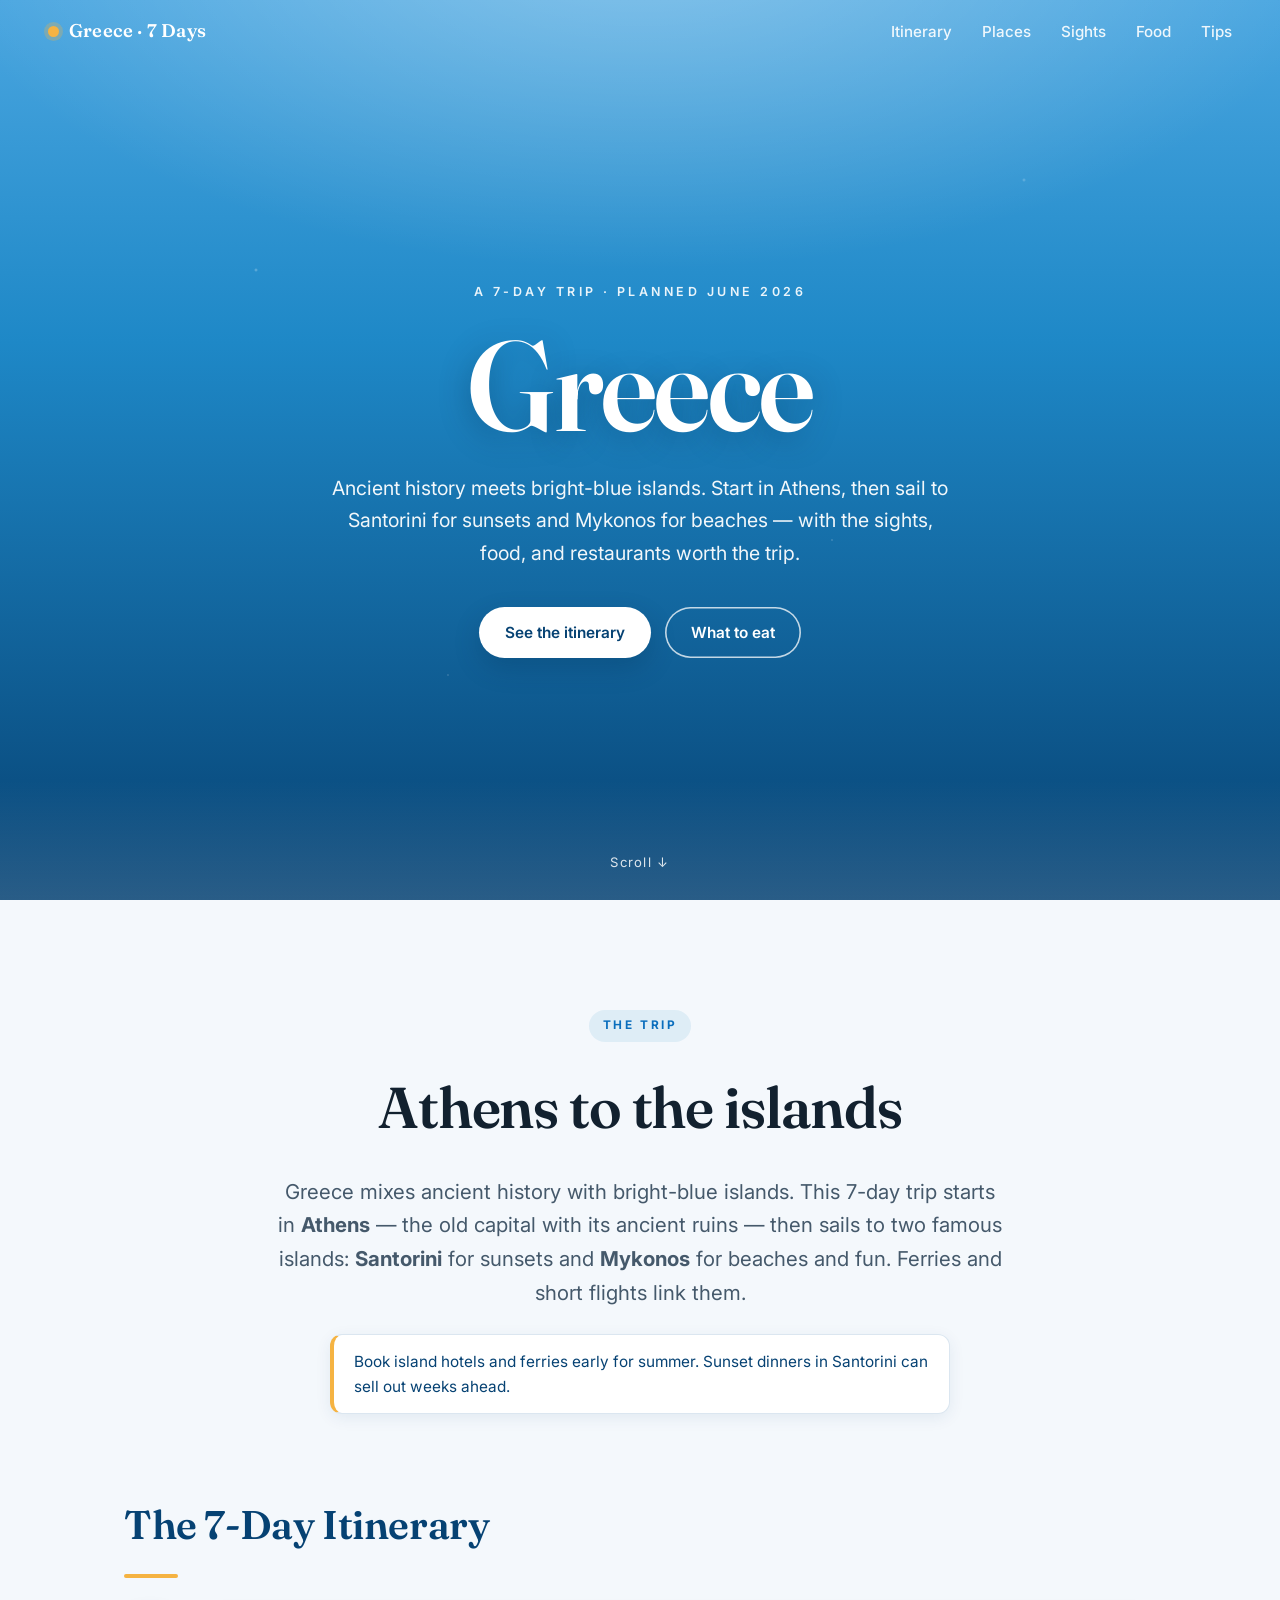
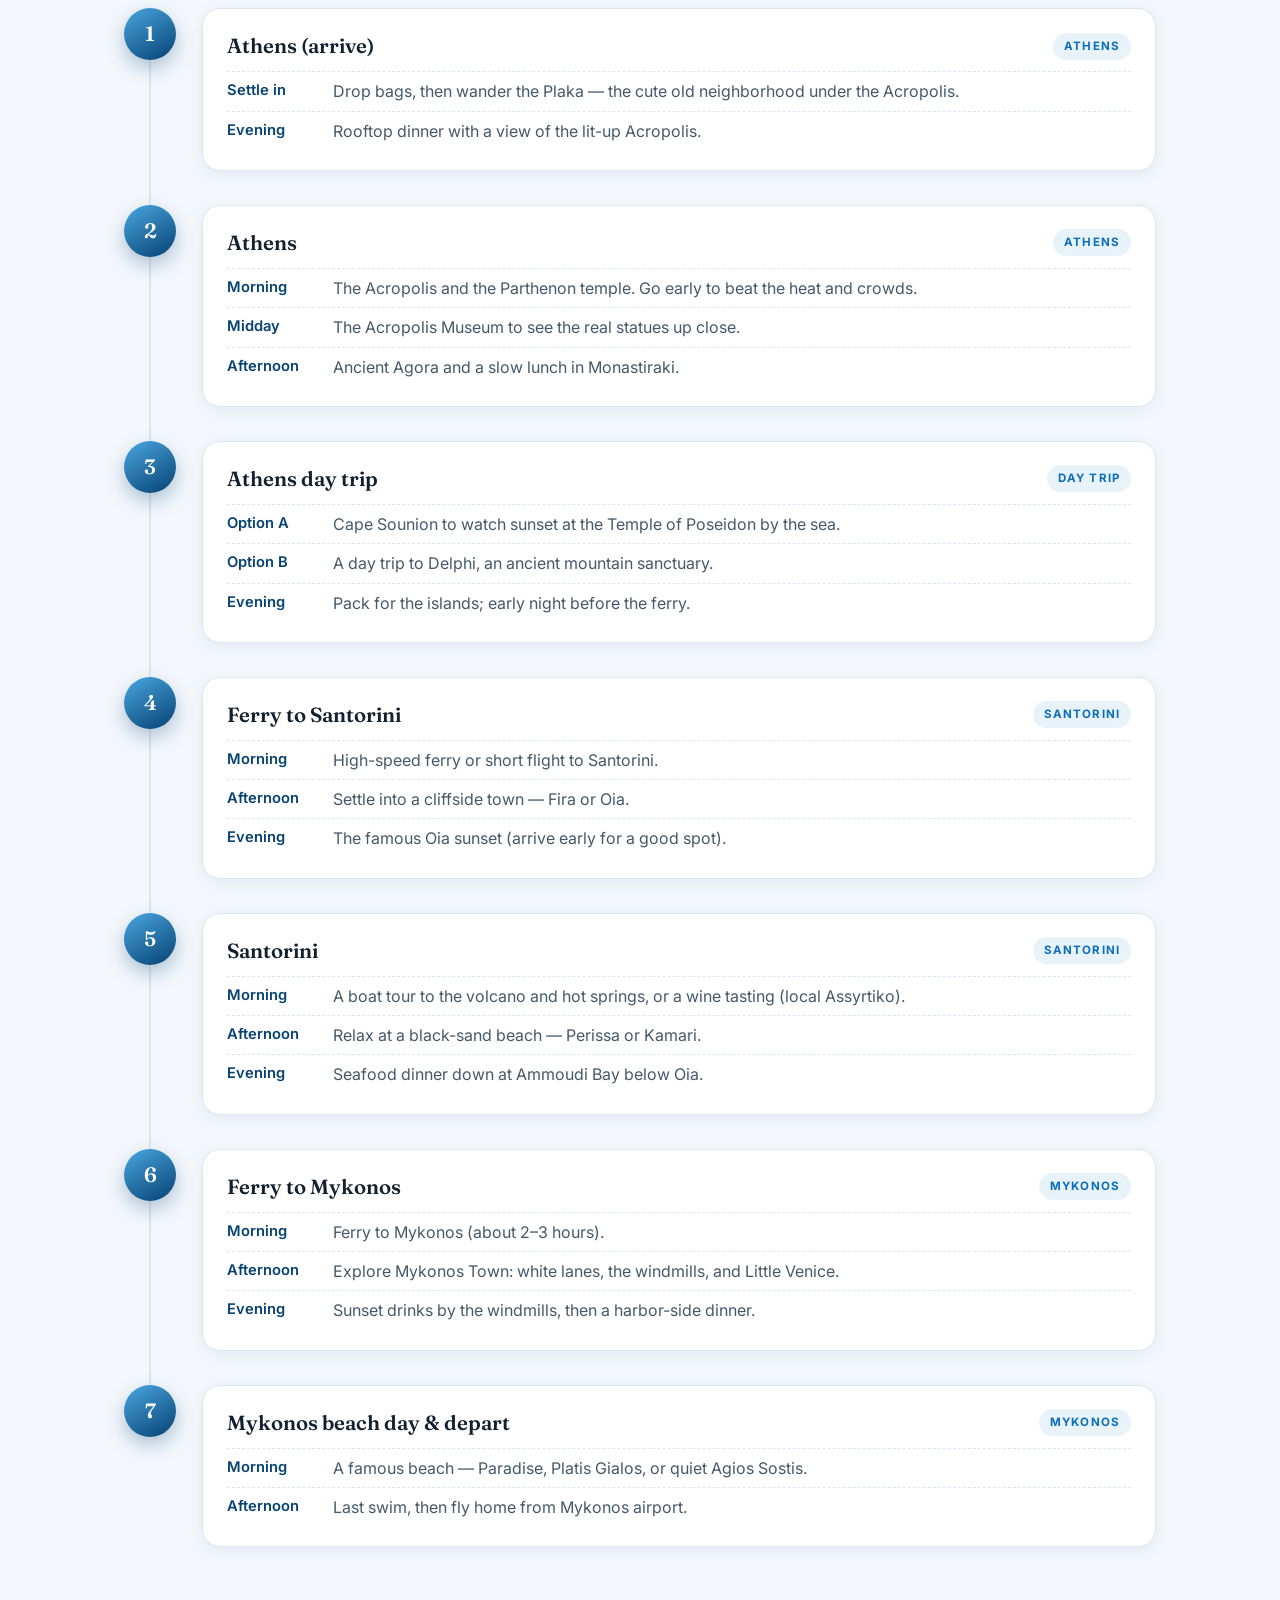
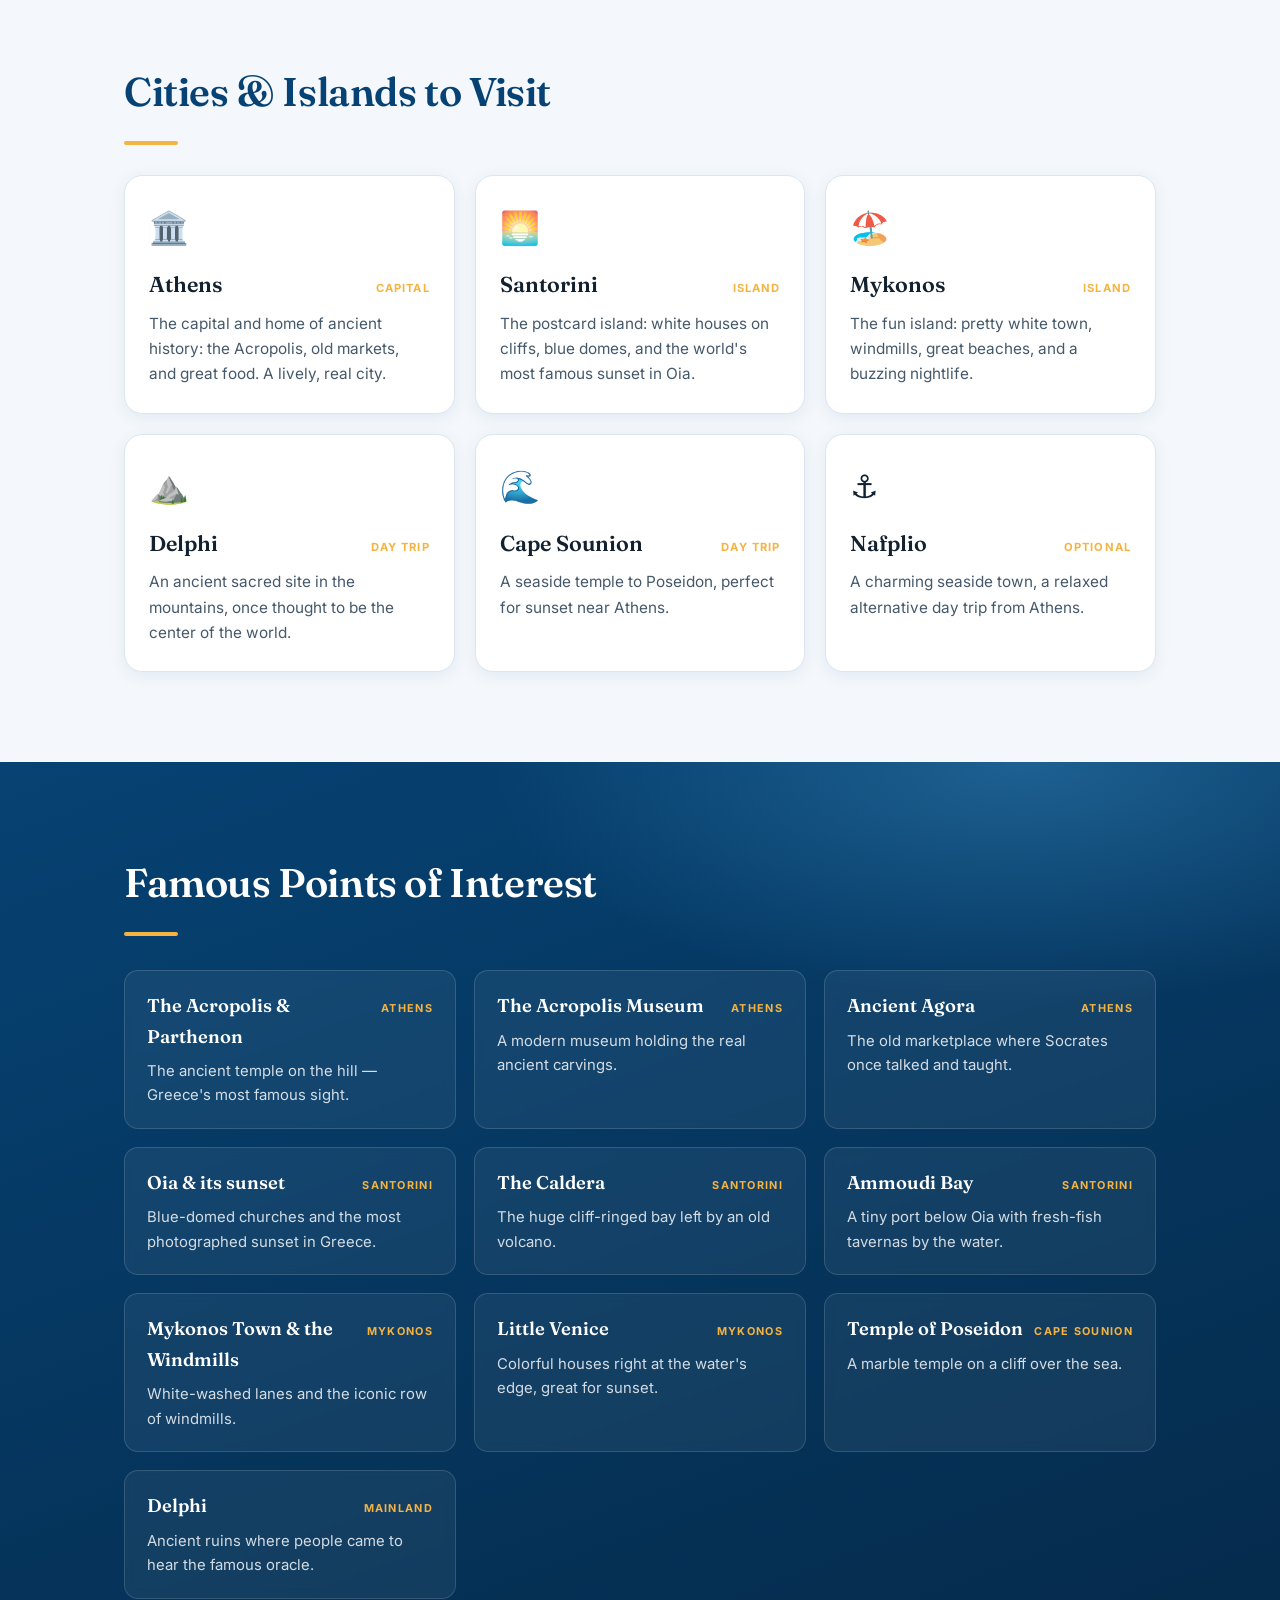
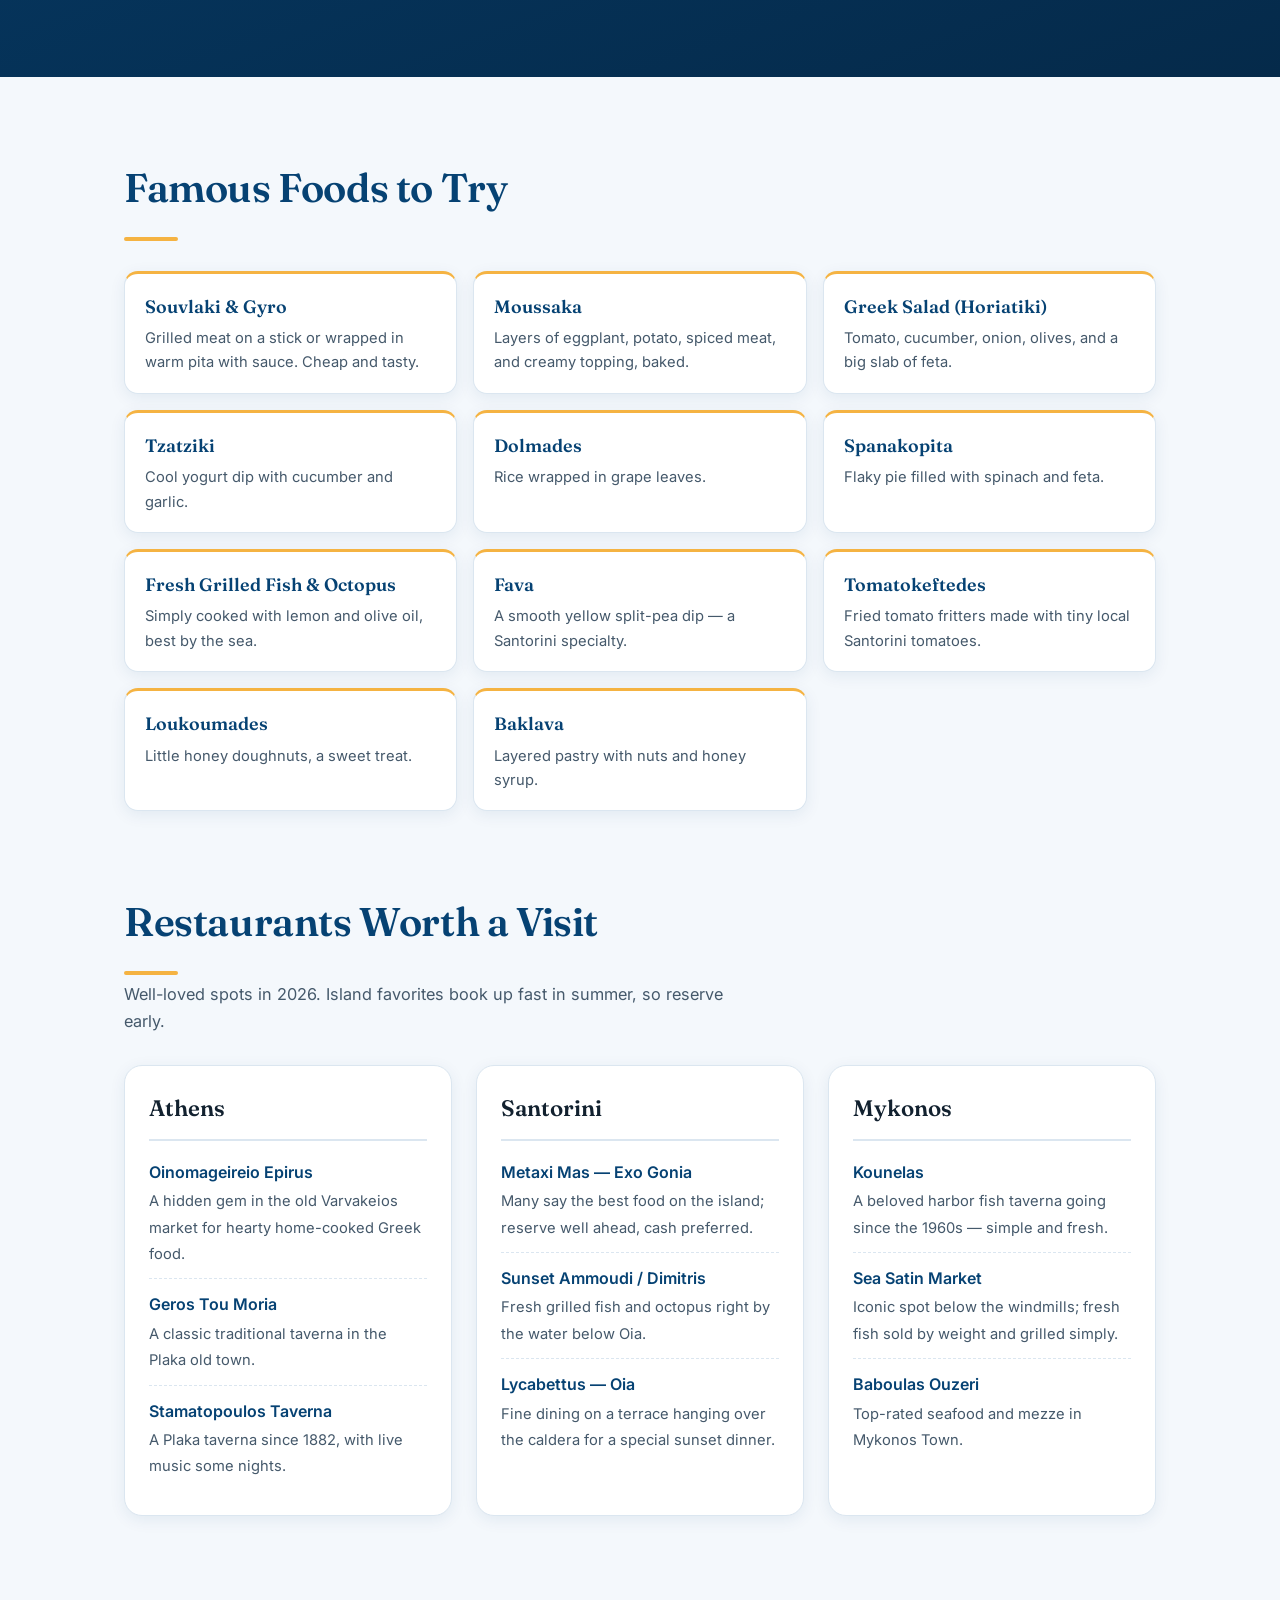
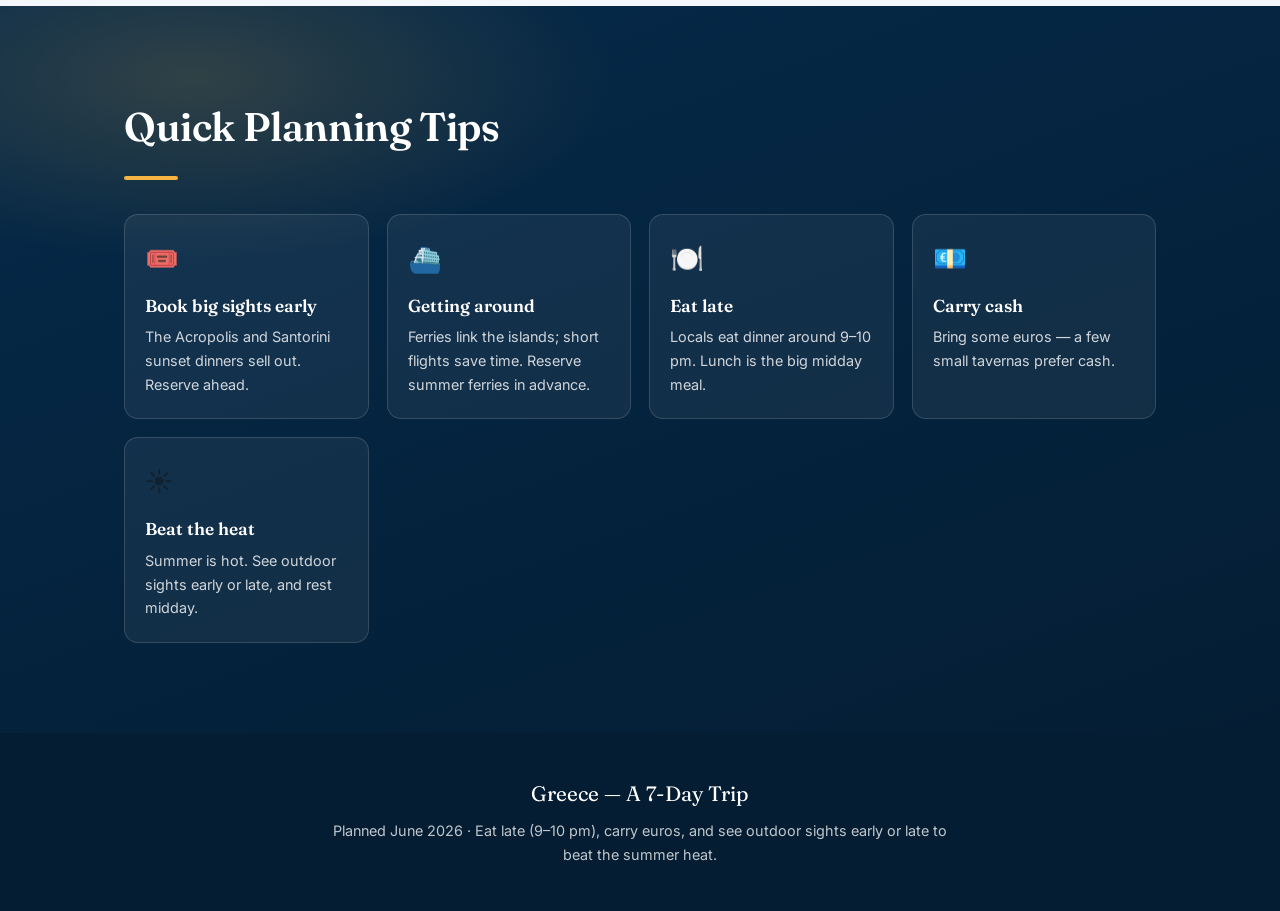
==== index.html @ 4fe00198 "greece" ====
<!DOCTYPE html>
<html lang="en">
<head>
<meta charset="UTF-8">
<meta name="viewport" content="width=device-width, initial-scale=1.0">
<title>Greece — A 7-Day Trip</title>
<meta name="description" content="A traveler's guide to a 7-day trip through Greece: Athens, Santorini, and Mykonos. Itinerary, famous sights, food, and restaurants.">
<link rel="preconnect" href="https://fonts.googleapis.com">
<link rel="preconnect" href="https://fonts.gstatic.com" crossorigin>
<link href="https://fonts.googleapis.com/css2?family=Fraunces:opsz,wght@9..144,400;9..144,500;9..144,600;9..144,700&family=Inter:wght@400;500;600;700&display=swap" rel="stylesheet">
<link rel="stylesheet" href="css/style.css">
</head>
<body>

<!-- ===================== NAV ===================== -->
<header class="nav" id="nav">
  <a class="nav__brand" href="#top">
    <span class="nav__dot"></span> Greece · 7 Days
  </a>
  <nav class="nav__links">
    <a href="#itinerary" data-scroll>Itinerary</a>
    <a href="#places" data-scroll>Places</a>
    <a href="#sights" data-scroll>Sights</a>
    <a href="#food" data-scroll>Food</a>
    <a href="#tips" data-scroll>Tips</a>
  </nav>
</header>

<!-- ===================== HERO ===================== -->
<section class="hero" id="top">
  <div class="hero__bg"></div>
  <div class="hero__inner">
    <p class="hero__eyebrow">A 7-Day Trip · Planned June 2026</p>
    <h1 class="hero__title">Greece</h1>
    <p class="hero__sub">Ancient history meets bright-blue islands. Start in Athens, then sail to Santorini for sunsets and Mykonos for beaches — with the sights, food, and restaurants worth the trip.</p>
    <div class="hero__cta">
      <a href="#itinerary" class="btn" data-scroll>See the itinerary</a>
      <a href="#food" class="btn btn--ghost" data-scroll>What to eat</a>
    </div>
  </div>
  <div class="hero__scroll">Scroll ↓</div>
</section>

<main>
<!-- ===================== INTRO ===================== -->
<section class="trip" id="intro">
  <div class="trip__intro container">
    <span class="trip__flag">The Trip</span>
    <h2 class="trip__name">Athens to the islands</h2>
    <p class="trip__lede">Greece mixes ancient history with bright-blue islands. This 7-day trip starts in <strong>Athens</strong> — the old capital with its ancient ruins — then sails to two famous islands: <strong>Santorini</strong> for sunsets and <strong>Mykonos</strong> for beaches and fun. Ferries and short flights link them.</p>
    <p class="trip__note">Book island hotels and ferries early for summer. Sunset dinners in Santorini can sell out weeks ahead.</p>
  </div>
</section>

<!-- ===================== ITINERARY ===================== -->
<section class="container" id="itinerary">
  <h3 class="sec-title">The 7-Day Itinerary</h3>
  <ol class="timeline" data-timeline></ol>
</section>

<!-- ===================== PLACES ===================== -->
<section class="container" id="places">
  <h3 class="sec-title">Cities &amp; Islands to Visit</h3>
  <div class="cards" data-cities></div>
</section>

<!-- ===================== SIGHTS ===================== -->
<section class="band" id="sights">
  <div class="container">
    <h3 class="sec-title sec-title--light">Famous Points of Interest</h3>
    <div class="poi" data-poi></div>
  </div>
</section>

<!-- ===================== FOOD ===================== -->
<section class="container" id="food">
  <h3 class="sec-title">Famous Foods to Try</h3>
  <div class="food" data-food></div>
</section>

<!-- ===================== RESTAURANTS ===================== -->
<section class="container" id="restaurants">
  <h3 class="sec-title">Restaurants Worth a Visit</h3>
  <p class="sec-sub">Well-loved spots in 2026. Island favorites book up fast in summer, so reserve early.</p>
  <div class="resto" data-resto></div>
</section>

<!-- ===================== TIPS ===================== -->
<section class="tips" id="tips">
  <div class="container">
    <h3 class="sec-title sec-title--light">Quick Planning Tips</h3>
    <div class="tips__grid" data-tips></div>
  </div>
</section>
</main>

<footer class="footer">
  <div class="container">
    <p class="footer__title">Greece — A 7-Day Trip</p>
    <p class="footer__meta">Planned June 2026 · Eat late (9–10 pm), carry euros, and see outdoor sights early or late to beat the summer heat.</p>
  </div>
</footer>

<script src="js/data.js"></script>
<script src="js/main.js"></script>
</body>
</html>
---- css/style.css ----
/* ===================== TOKENS ===================== */
:root {
  --sea:        #0a6ebd;
  --sea-deep:   #064273;
  --sea-dark:   #052a4a;
  --sky:        #4aa6e0;
  --aegean:     #1e88c7;
  --sun:        #f5b342;
  --white:      #ffffff;
  --paper:      #f4f8fc;
  --ink:        #12212f;
  --ink-soft:   #45596b;
  --line:       #dbe6f0;
  --shadow:     0 12px 40px rgba(6, 66, 115, 0.10);
  --shadow-sm:  0 4px 16px rgba(6, 66, 115, 0.08);
  --radius:     18px;
  --serif: "Fraunces", Georgia, serif;
  --sans: "Inter", system-ui, -apple-system, sans-serif;
}

* { box-sizing: border-box; margin: 0; padding: 0; }

html { scroll-behavior: smooth; }

body {
  font-family: var(--sans);
  color: var(--ink);
  background: var(--paper);
  line-height: 1.65;
  -webkit-font-smoothing: antialiased;
  overflow-x: hidden;
}

.container { max-width: 1080px; margin: 0 auto; padding: 0 24px; }

/* ===================== NAV ===================== */
.nav {
  position: fixed; top: 0; left: 0; right: 0; z-index: 50;
  display: flex; align-items: center; justify-content: space-between;
  padding: 16px clamp(20px, 5vw, 48px);
  transition: background .3s, box-shadow .3s, padding .3s;
}
.nav--solid {
  background: rgba(255, 255, 255, 0.88);
  backdrop-filter: blur(12px);
  box-shadow: 0 1px 0 var(--line);
  padding-top: 12px; padding-bottom: 12px;
}
.nav__brand {
  display: flex; align-items: center; gap: 10px;
  font-family: var(--serif); font-weight: 600; font-size: 1.15rem;
  color: var(--white); text-decoration: none; letter-spacing: .2px;
  transition: color .3s;
}
.nav--solid .nav__brand { color: var(--sea-deep); }
.nav__dot {
  width: 11px; height: 11px; border-radius: 50%;
  background: var(--sun); box-shadow: 0 0 0 4px rgba(245, 179, 66, .28);
}
.nav__links { display: flex; gap: clamp(14px, 3vw, 30px); }
.nav__links a {
  color: rgba(255, 255, 255, .9); text-decoration: none;
  font-weight: 500; font-size: .95rem; transition: color .3s;
}
.nav--solid .nav__links a { color: var(--ink-soft); }
.nav__links a:hover { color: var(--sun); }
.nav--solid .nav__links a:hover { color: var(--sea); }

/* ===================== HERO ===================== */
.hero {
  position: relative; min-height: 100vh;
  display: flex; flex-direction: column; justify-content: center; align-items: center;
  text-align: center; padding: 120px 24px 80px; overflow: hidden;
}
.hero__bg {
  position: absolute; inset: 0; z-index: 0;
  background:
    radial-gradient(1200px 600px at 50% -10%, rgba(255,255,255,.35), transparent 60%),
    linear-gradient(180deg, var(--sky) 0%, var(--aegean) 38%, var(--sea-deep) 100%);
}
.hero__bg::after {
  content: ""; position: absolute; inset: 0;
  background:
    radial-gradient(2px 2px at 20% 30%, rgba(255,255,255,.5), transparent),
    radial-gradient(2px 2px at 80% 20%, rgba(255,255,255,.4), transparent),
    radial-gradient(1.5px 1.5px at 65% 60%, rgba(255,255,255,.35), transparent),
    radial-gradient(1.5px 1.5px at 35% 75%, rgba(255,255,255,.3), transparent);
  opacity: .7;
}
/* white "island" horizon strip */
.hero__bg::before {
  content: ""; position: absolute; left: 0; right: 0; bottom: 0; height: 120px;
  background: linear-gradient(180deg, transparent, rgba(255,255,255,.14));
}
.hero__inner { position: relative; z-index: 2; max-width: 760px; }
.hero__eyebrow {
  text-transform: uppercase; letter-spacing: .28em; font-size: .78rem;
  font-weight: 600; color: rgba(255,255,255,.9); margin-bottom: 22px;
}
.hero__title {
  font-family: var(--serif); font-weight: 600;
  font-size: clamp(3.4rem, 12vw, 8rem); line-height: .95; color: var(--white);
  letter-spacing: -.02em; text-shadow: 0 6px 30px rgba(5, 42, 74, .35);
}
.hero__sub {
  margin: 26px auto 0; max-width: 620px;
  font-size: clamp(1.02rem, 2.2vw, 1.22rem); color: rgba(255,255,255,.94);
}
.hero__cta { margin-top: 38px; display: flex; gap: 14px; justify-content: center; flex-wrap: wrap; }
.hero__scroll {
  position: absolute; bottom: 26px; left: 50%; transform: translateX(-50%);
  z-index: 2; color: rgba(255,255,255,.85); font-size: .82rem; letter-spacing: .1em;
  animation: bob 2.4s ease-in-out infinite;
}
@keyframes bob { 0%,100% { transform: translate(-50%, 0); } 50% { transform: translate(-50%, 8px); } }

/* ===================== BUTTONS ===================== */
.btn {
  display: inline-block; padding: 13px 26px; border-radius: 999px;
  font-weight: 600; font-size: .96rem; text-decoration: none; cursor: pointer;
  background: var(--white); color: var(--sea-deep);
  box-shadow: 0 10px 26px rgba(5, 42, 74, .22); transition: transform .18s, box-shadow .18s;
}
.btn:hover { transform: translateY(-2px); box-shadow: 0 16px 32px rgba(5, 42, 74, .3); }
.btn--ghost {
  background: transparent; color: var(--white);
  box-shadow: inset 0 0 0 1.6px rgba(255,255,255,.75);
}
.btn--ghost:hover { background: rgba(255,255,255,.12); }

/* ===================== SECTION TITLES ===================== */
.sec-title {
  font-family: var(--serif); font-weight: 600;
  font-size: clamp(1.7rem, 4vw, 2.5rem); color: var(--sea-deep);
  letter-spacing: -.01em; margin: 0 0 6px;
  padding-top: 78px; scroll-margin-top: 80px;
}
.sec-title--light { color: var(--white); }
.sec-title::after {
  content: ""; display: block; width: 54px; height: 4px; border-radius: 4px;
  background: var(--sun); margin-top: 16px;
}
.sec-sub { color: var(--ink-soft); font-size: 1.02rem; margin: 0 0 8px; max-width: 620px; }
.sec-title--light + .sec-sub { color: rgba(255,255,255,.85); }

/* ===================== TRIP INTRO ===================== */
.trip { padding-top: 20px; }
.trip__intro { padding-top: 90px; text-align: center; max-width: 780px; }
.trip__flag {
  display: inline-block; text-transform: uppercase; letter-spacing: .22em;
  font-size: .74rem; font-weight: 700; color: var(--sea);
  background: rgba(30, 136, 199, .1); padding: 6px 14px; border-radius: 999px;
}
.trip__name {
  font-family: var(--serif); font-weight: 600; letter-spacing: -.02em;
  font-size: clamp(2.2rem, 6vw, 3.6rem); color: var(--ink); margin: 18px 0 20px;
}
.trip__lede { font-size: clamp(1.05rem, 2.4vw, 1.28rem); color: var(--ink-soft); }
.trip__note {
  margin: 24px auto 0; max-width: 620px; font-size: .96rem; color: var(--sea-deep);
  background: #fff; border: 1px solid var(--line); border-left: 4px solid var(--sun);
  padding: 14px 20px; border-radius: 12px; box-shadow: var(--shadow-sm); text-align: left;
}

/* ===================== TIMELINE ===================== */
.timeline { list-style: none; margin-top: 30px; position: relative; }
.tl__item { position: relative; display: flex; gap: 26px; padding-bottom: 34px; }
.tl__item::before {
  content: ""; position: absolute; left: 25px; top: 52px; bottom: -6px; width: 2px;
  background: linear-gradient(var(--line), var(--line));
}
.tl__item:last-child::before { display: none; }
.tl__marker { flex: 0 0 auto; }
.tl__num {
  display: flex; align-items: center; justify-content: center;
  width: 52px; height: 52px; border-radius: 50%;
  background: linear-gradient(150deg, var(--sky), var(--sea-deep));
  color: #fff; font-family: var(--serif); font-weight: 600; font-size: 1.3rem;
  box-shadow: 0 8px 20px rgba(6, 66, 115, .3); position: relative; z-index: 1;
}
.tl__body {
  flex: 1; background: #fff; border: 1px solid var(--line); border-radius: var(--radius);
  padding: 20px 24px; box-shadow: var(--shadow-sm);
}
.tl__head { display: flex; align-items: center; justify-content: space-between; gap: 12px; flex-wrap: wrap; margin-bottom: 8px; }
.tl__title { font-family: var(--serif); font-weight: 600; font-size: 1.28rem; color: var(--ink); }
.tl__tag {
  font-size: .72rem; font-weight: 700; text-transform: uppercase; letter-spacing: .1em;
  color: var(--sea); background: rgba(30,136,199,.1); padding: 4px 11px; border-radius: 999px;
}
.tl__row { display: flex; gap: 14px; padding: 6px 0; border-top: 1px dashed var(--line); }
.tl__row:first-of-type { border-top: none; }
.tl__when { flex: 0 0 92px; font-weight: 600; color: var(--sea-deep); font-size: .92rem; }
.tl__what { flex: 1; color: var(--ink-soft); }

/* ===================== CARDS (cities) ===================== */
.cards {
  margin-top: 30px; display: grid; gap: 20px;
  grid-template-columns: repeat(auto-fill, minmax(280px, 1fr));
}
.card {
  background: #fff; border: 1px solid var(--line); border-radius: var(--radius);
  padding: 26px 24px; box-shadow: var(--shadow-sm);
  transition: transform .2s, box-shadow .2s, border-color .2s;
}
.card:hover { transform: translateY(-4px); box-shadow: var(--shadow); border-color: #c7ddf0; }
.card__emoji { font-size: 2rem; margin-bottom: 12px; }
.card__head { display: flex; align-items: baseline; justify-content: space-between; gap: 10px; margin-bottom: 8px; }
.card__head h4 { font-family: var(--serif); font-weight: 600; font-size: 1.35rem; color: var(--ink); }
.card__kind {
  font-size: .7rem; font-weight: 700; text-transform: uppercase; letter-spacing: .1em;
  color: var(--sun); white-space: nowrap;
}
.card p { color: var(--ink-soft); font-size: .96rem; }

/* ===================== BAND (POI) ===================== */
.band {
  margin-top: 90px; padding: 10px 0 78px;
  background:
    radial-gradient(900px 400px at 80% 0%, rgba(74,166,224,.35), transparent 60%),
    linear-gradient(160deg, var(--sea-deep), var(--sea-dark));
  scroll-margin-top: 0;
}
.band .sec-title { color: #fff; }
.poi {
  margin-top: 34px; display: grid; gap: 18px;
  grid-template-columns: repeat(auto-fill, minmax(300px, 1fr));
}
.poi__item {
  background: rgba(255,255,255,.06); border: 1px solid rgba(255,255,255,.14);
  border-radius: 14px; padding: 20px 22px; backdrop-filter: blur(4px);
  transition: background .2s, transform .2s;
}
.poi__item:hover { background: rgba(255,255,255,.11); transform: translateY(-3px); }
.poi__top { display: flex; align-items: baseline; justify-content: space-between; gap: 10px; margin-bottom: 7px; }
.poi__top h4 { font-family: var(--serif); font-weight: 600; font-size: 1.15rem; color: #fff; }
.poi__place {
  font-size: .68rem; font-weight: 700; text-transform: uppercase; letter-spacing: .12em;
  color: var(--sun); white-space: nowrap;
}
.poi__item p { color: rgba(255,255,255,.82); font-size: .93rem; }

/* ===================== FOOD ===================== */
.food {
  margin-top: 30px; display: grid; gap: 16px;
  grid-template-columns: repeat(auto-fill, minmax(260px, 1fr));
}
.food__item {
  background: #fff; border: 1px solid var(--line); border-radius: 14px;
  padding: 18px 20px; box-shadow: var(--shadow-sm);
  border-top: 3px solid var(--sun); transition: transform .2s, box-shadow .2s;
}
.food__item:hover { transform: translateY(-3px); box-shadow: var(--shadow); }
.food__item h4 { font-family: var(--serif); font-weight: 600; font-size: 1.12rem; color: var(--sea-deep); margin-bottom: 5px; }
.food__item p { color: var(--ink-soft); font-size: .92rem; }

/* ===================== RESTAURANTS ===================== */
.resto {
  margin-top: 30px; display: grid; gap: 24px;
  grid-template-columns: repeat(auto-fit, minmax(300px, 1fr));
}
.resto__group {
  background: #fff; border: 1px solid var(--line); border-radius: var(--radius);
  padding: 24px; box-shadow: var(--shadow-sm);
}
.resto__city {
  font-family: var(--serif); font-weight: 600; font-size: 1.4rem; color: var(--ink);
  padding-bottom: 12px; margin-bottom: 6px; border-bottom: 2px solid var(--line);
}
.resto__list { list-style: none; }
.resto__row { padding: 12px 0; border-bottom: 1px dashed var(--line); }
.resto__row:last-child { border-bottom: none; }
.resto__name { display: block; font-weight: 600; color: var(--sea-deep); margin-bottom: 2px; }
.resto__text { color: var(--ink-soft); font-size: .92rem; }

/* ===================== TIPS ===================== */
.tips {
  margin-top: 90px; padding: 10px 0 90px;
  background:
    radial-gradient(700px 300px at 15% 10%, rgba(245,179,66,.18), transparent 60%),
    linear-gradient(160deg, var(--sea-dark), #041d33);
}
.tips__grid {
  margin-top: 34px; display: grid; gap: 18px;
  grid-template-columns: repeat(auto-fit, minmax(200px, 1fr));
}
.tip {
  background: rgba(255,255,255,.06); border: 1px solid rgba(255,255,255,.14);
  border-radius: 14px; padding: 22px 20px; transition: transform .2s, background .2s;
}
.tip:hover { transform: translateY(-3px); background: rgba(255,255,255,.1); }
.tip__icon { font-size: 1.7rem; display: block; margin-bottom: 10px; }
.tip h4 { font-family: var(--serif); font-weight: 600; font-size: 1.08rem; color: #fff; margin-bottom: 5px; }
.tip p { color: rgba(255,255,255,.8); font-size: .9rem; }

/* ===================== FOOTER ===================== */
.footer { background: #041d33; color: rgba(255,255,255,.75); padding: 44px 0; text-align: center; }
.footer__title { font-family: var(--serif); font-size: 1.3rem; color: #fff; margin-bottom: 8px; }
.footer__meta { font-size: .9rem; max-width: 620px; margin: 0 auto; }

/* ===================== REVEAL ===================== */
.reveal { opacity: 0; transform: translateY(22px); transition: opacity .6s ease, transform .6s ease; }
.reveal.in { opacity: 1; transform: none; }
@media (prefers-reduced-motion: reduce) {
  .reveal { opacity: 1; transform: none; transition: none; }
  .hero__scroll { animation: none; }
  html { scroll-behavior: auto; }
}

/* ===================== RESPONSIVE ===================== */
@media (max-width: 620px) {
  .nav__brand { font-size: 1rem; }
  .nav__links { gap: 14px; }
  .nav__links a { font-size: .86rem; }
  .tl__item { gap: 16px; }
  .tl__num { width: 44px; height: 44px; font-size: 1.1rem; }
  .tl__item::before { left: 21px; }
  .tl__when { flex-basis: 74px; }
}
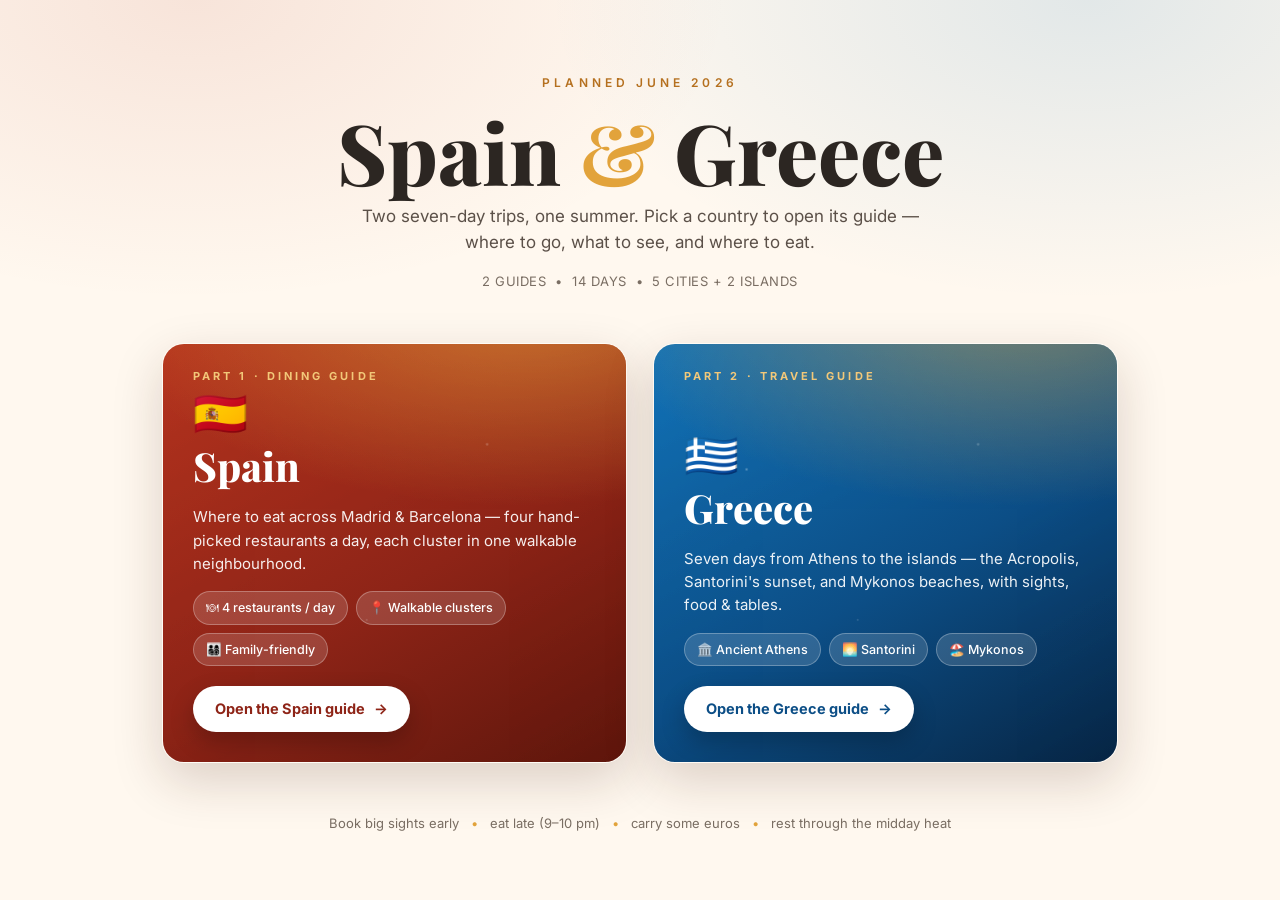
==== commit 2a1ad606: "combine" ====
--- a/index.html
+++ b/index.html
@@ -3,105 +3,128 @@
 <head>
 <meta charset="UTF-8">
 <meta name="viewport" content="width=device-width, initial-scale=1.0">
-<title>Greece — A 7-Day Trip</title>
-<meta name="description" content="A traveler's guide to a 7-day trip through Greece: Athens, Santorini, and Mykonos. Itinerary, famous sights, food, and restaurants.">
+<title>Spain &amp; Greece — Two 7-Day Trips</title>
+<meta name="description" content="Two 7-day travel guides: where to eat in Spain (Madrid & Barcelona) and 7 days in Greece (Athens, Santorini & Mykonos).">
 <link rel="preconnect" href="https://fonts.googleapis.com">
 <link rel="preconnect" href="https://fonts.gstatic.com" crossorigin>
-<link href="https://fonts.googleapis.com/css2?family=Fraunces:opsz,wght@9..144,400;9..144,500;9..144,600;9..144,700&family=Inter:wght@400;500;600;700&display=swap" rel="stylesheet">
-<link rel="stylesheet" href="css/style.css">
+<link href="https://fonts.googleapis.com/css2?family=Playfair+Display:wght@600;700;800&family=Inter:wght@400;500;600;700&display=swap" rel="stylesheet">
+<style>
+  :root{
+    --gold:#E2A33B; --gold-soft:#F2C879; --cream:#FFF8EF; --ink:#2C2622; --muted:#7A6E63;
+    --red:#B5341F; --red-deep:#8E2417;
+    --blue:#1273B8; --blue-deep:#0C4E86;
+  }
+  *{box-sizing:border-box;}
+  html,body{margin:0;padding:0;}
+  body{
+    font-family:'Inter',-apple-system,Segoe UI,Roboto,Helvetica,Arial,sans-serif;
+    color:var(--ink);
+    background:
+      radial-gradient(900px 500px at 15% 0%, rgba(181,52,31,.10), transparent 60%),
+      radial-gradient(900px 500px at 85% 0%, rgba(18,115,184,.12), transparent 60%),
+      var(--cream);
+    line-height:1.55; min-height:100vh;
+  }
+  h1,h2,h3,.serif{font-family:'Playfair Display',Georgia,serif;}
+  .wrap{max-width:1000px;margin:0 auto;padding:0 22px;}
+  a{text-decoration:none;color:inherit;}
+
+  .top{text-align:center;padding:74px 0 8px;}
+  .kicker{letter-spacing:.34em;text-transform:uppercase;font-size:12px;font-weight:600;color:#B5701F;}
+  .top h1{font-size:clamp(44px,9vw,84px);line-height:1;margin:16px 0 10px;font-weight:800;}
+  .top h1 .amp{color:var(--gold);font-weight:700;}
+  .top p{max-width:600px;margin:0 auto;color:#5b5048;font-size:17px;}
+  .meta{margin-top:16px;font-size:13px;letter-spacing:.04em;color:var(--muted);}
+
+  .grid{display:grid;grid-template-columns:1fr 1fr;gap:26px;padding:44px 0 30px;}
+  .trip{
+    position:relative;border-radius:22px;overflow:hidden;color:#fff;min-height:420px;
+    display:flex;flex-direction:column;justify-content:flex-end;
+    box-shadow:0 18px 50px rgba(60,30,15,.18);
+    transition:transform .25s ease, box-shadow .25s ease;
+    border:1px solid rgba(255,255,255,.35);
+  }
+  .trip:hover{transform:translateY(-6px);box-shadow:0 26px 60px rgba(60,30,15,.26);}
+  .trip .bg{position:absolute;inset:0;z-index:0;}
+  .spain .bg{background:
+    radial-gradient(700px 340px at 78% -10%, rgba(226,163,59,.6), transparent 60%),
+    linear-gradient(150deg, var(--red) 0%, var(--red-deep) 55%, #5E160C 100%);}
+  .greece .bg{background:
+    radial-gradient(700px 340px at 78% -10%, rgba(226,163,59,.5), transparent 60%),
+    linear-gradient(150deg, var(--blue) 0%, var(--blue-deep) 55%, #072544 100%);}
+  .trip .bg::after{content:"";position:absolute;inset:0;
+    background:radial-gradient(2px 2px at 20% 30%,rgba(255,255,255,.5),transparent),
+      radial-gradient(2px 2px at 70% 24%,rgba(255,255,255,.4),transparent),
+      radial-gradient(1.5px 1.5px at 44% 66%,rgba(255,255,255,.3),transparent);opacity:.6;}
+  .trip .inner{position:relative;z-index:2;padding:30px 30px 30px;}
+  .flag{font-size:44px;line-height:1;display:block;margin-bottom:auto;}
+  .trip .tag{position:absolute;top:24px;left:30px;z-index:2;
+    letter-spacing:.28em;text-transform:uppercase;font-size:11px;font-weight:700;color:var(--gold-soft);}
+  .trip h2{font-size:40px;margin:0 0 8px;font-weight:800;}
+  .trip .desc{color:rgba(255,255,255,.92);font-size:15px;max-width:420px;margin:0 0 16px;}
+  .plist{display:flex;flex-wrap:wrap;gap:8px;margin-bottom:20px;}
+  .plist span{background:rgba(255,255,255,.15);border:1px solid rgba(255,255,255,.28);
+    padding:6px 12px;border-radius:999px;font-size:12.5px;font-weight:500;}
+  .cta{display:inline-flex;align-items:center;gap:9px;background:#fff;color:#22303B;
+    font-weight:700;font-size:14.5px;padding:12px 22px;border-radius:999px;
+    box-shadow:0 10px 24px rgba(0,0,0,.22);align-self:flex-start;}
+  .spain .cta{color:var(--red-deep);} .greece .cta{color:var(--blue-deep);}
+  .cta .arw{transition:transform .2s;} .trip:hover .cta .arw{transform:translateX(4px);}
+
+  .foot{text-align:center;color:var(--muted);font-size:13px;padding:20px 0 54px;}
+  .foot .dot{color:var(--gold);margin:0 8px;}
+
+  @media (max-width:760px){
+    .grid{grid-template-columns:1fr;gap:22px;}
+    .trip{min-height:360px;}
+    .trip h2{font-size:32px;}
+  }
+</style>
 </head>
 <body>
 
-<!-- ===================== NAV ===================== -->
-<header class="nav" id="nav">
-  <a class="nav__brand" href="#top">
-    <span class="nav__dot"></span> Greece · 7 Days
-  </a>
-  <nav class="nav__links">
-    <a href="#itinerary" data-scroll>Itinerary</a>
-    <a href="#places" data-scroll>Places</a>
-    <a href="#sights" data-scroll>Sights</a>
-    <a href="#food" data-scroll>Food</a>
-    <a href="#tips" data-scroll>Tips</a>
-  </nav>
-</header>
+<div class="wrap">
 
-<!-- ===================== HERO ===================== -->
-<section class="hero" id="top">
-  <div class="hero__bg"></div>
-  <div class="hero__inner">
-    <p class="hero__eyebrow">A 7-Day Trip · Planned June 2026</p>
-    <h1 class="hero__title">Greece</h1>
-    <p class="hero__sub">Ancient history meets bright-blue islands. Start in Athens, then sail to Santorini for sunsets and Mykonos for beaches — with the sights, food, and restaurants worth the trip.</p>
-    <div class="hero__cta">
-      <a href="#itinerary" class="btn" data-scroll>See the itinerary</a>
-      <a href="#food" class="btn btn--ghost" data-scroll>What to eat</a>
-    </div>
+  <div class="top">
+    <div class="kicker">Planned June 2026</div>
+    <h1>Spain <span class="amp">&amp;</span> Greece</h1>
+    <p>Two seven-day trips, one summer. Pick a country to open its guide — where to go, what to see, and where to eat.</p>
+    <div class="meta">2 GUIDES &nbsp;•&nbsp; 14 DAYS &nbsp;•&nbsp; 5 CITIES + 2 ISLANDS</div>
   </div>
-  <div class="hero__scroll">Scroll ↓</div>
-</section>
 
-<main>
-<!-- ===================== INTRO ===================== -->
-<section class="trip" id="intro">
-  <div class="trip__intro container">
-    <span class="trip__flag">The Trip</span>
-    <h2 class="trip__name">Athens to the islands</h2>
-    <p class="trip__lede">Greece mixes ancient history with bright-blue islands. This 7-day trip starts in <strong>Athens</strong> — the old capital with its ancient ruins — then sails to two famous islands: <strong>Santorini</strong> for sunsets and <strong>Mykonos</strong> for beaches and fun. Ferries and short flights link them.</p>
-    <p class="trip__note">Book island hotels and ferries early for summer. Sunset dinners in Santorini can sell out weeks ahead.</p>
+  <div class="grid">
+
+    <a class="trip spain" href="spainpage.html">
+      <div class="bg"></div>
+      <div class="tag">Part 1 · Dining Guide</div>
+      <div class="inner">
+        <span class="flag">🇪🇸</span>
+        <h2>Spain</h2>
+        <p class="desc">Where to eat across Madrid &amp; Barcelona — four hand-picked restaurants a day, each cluster in one walkable neighbourhood.</p>
+        <div class="plist"><span>🍽 4 restaurants / day</span><span>📍 Walkable clusters</span><span>👨‍👩‍👧‍👦 Family-friendly</span></div>
+        <span class="cta">Open the Spain guide <span class="arw">→</span></span>
+      </div>
+    </a>
+
+    <a class="trip greece" href="greece.html">
+      <div class="bg"></div>
+      <div class="tag">Part 2 · Travel Guide</div>
+      <div class="inner">
+        <span class="flag">🇬🇷</span>
+        <h2>Greece</h2>
+        <p class="desc">Seven days from Athens to the islands — the Acropolis, Santorini's sunset, and Mykonos beaches, with sights, food &amp; tables.</p>
+        <div class="plist"><span>🏛️ Ancient Athens</span><span>🌅 Santorini</span><span>🏖️ Mykonos</span></div>
+        <span class="cta">Open the Greece guide <span class="arw">→</span></span>
+      </div>
+    </a>
+
   </div>
-</section>
 
-<!-- ===================== ITINERARY ===================== -->
-<section class="container" id="itinerary">
-  <h3 class="sec-title">The 7-Day Itinerary</h3>
-  <ol class="timeline" data-timeline></ol>
-</section>
+  <div class="foot">
+    Book big sights early <span class="dot">•</span> eat late (9–10 pm) <span class="dot">•</span> carry some euros <span class="dot">•</span> rest through the midday heat
+  </div>
 
-<!-- ===================== PLACES ===================== -->
-<section class="container" id="places">
-  <h3 class="sec-title">Cities &amp; Islands to Visit</h3>
-  <div class="cards" data-cities></div>
-</section>
+</div>
 
-<!-- ===================== SIGHTS ===================== -->
-<section class="band" id="sights">
-  <div class="container">
-    <h3 class="sec-title sec-title--light">Famous Points of Interest</h3>
-    <div class="poi" data-poi></div>
-  </div>
-</section>
-
-<!-- ===================== FOOD ===================== -->
-<section class="container" id="food">
-  <h3 class="sec-title">Famous Foods to Try</h3>
-  <div class="food" data-food></div>
-</section>
-
-<!-- ===================== RESTAURANTS ===================== -->
-<section class="container" id="restaurants">
-  <h3 class="sec-title">Restaurants Worth a Visit</h3>
-  <p class="sec-sub">Well-loved spots in 2026. Island favorites book up fast in summer, so reserve early.</p>
-  <div class="resto" data-resto></div>
-</section>
-
-<!-- ===================== TIPS ===================== -->
-<section class="tips" id="tips">
-  <div class="container">
-    <h3 class="sec-title sec-title--light">Quick Planning Tips</h3>
-    <div class="tips__grid" data-tips></div>
-  </div>
-</section>
-</main>
-
-<footer class="footer">
-  <div class="container">
-    <p class="footer__title">Greece — A 7-Day Trip</p>
-    <p class="footer__meta">Planned June 2026 · Eat late (9–10 pm), carry euros, and see outdoor sights early or late to beat the summer heat.</p>
-  </div>
-</footer>
-
-<script src="js/data.js"></script>
-<script src="js/main.js"></script>
 </body>
 </html>
